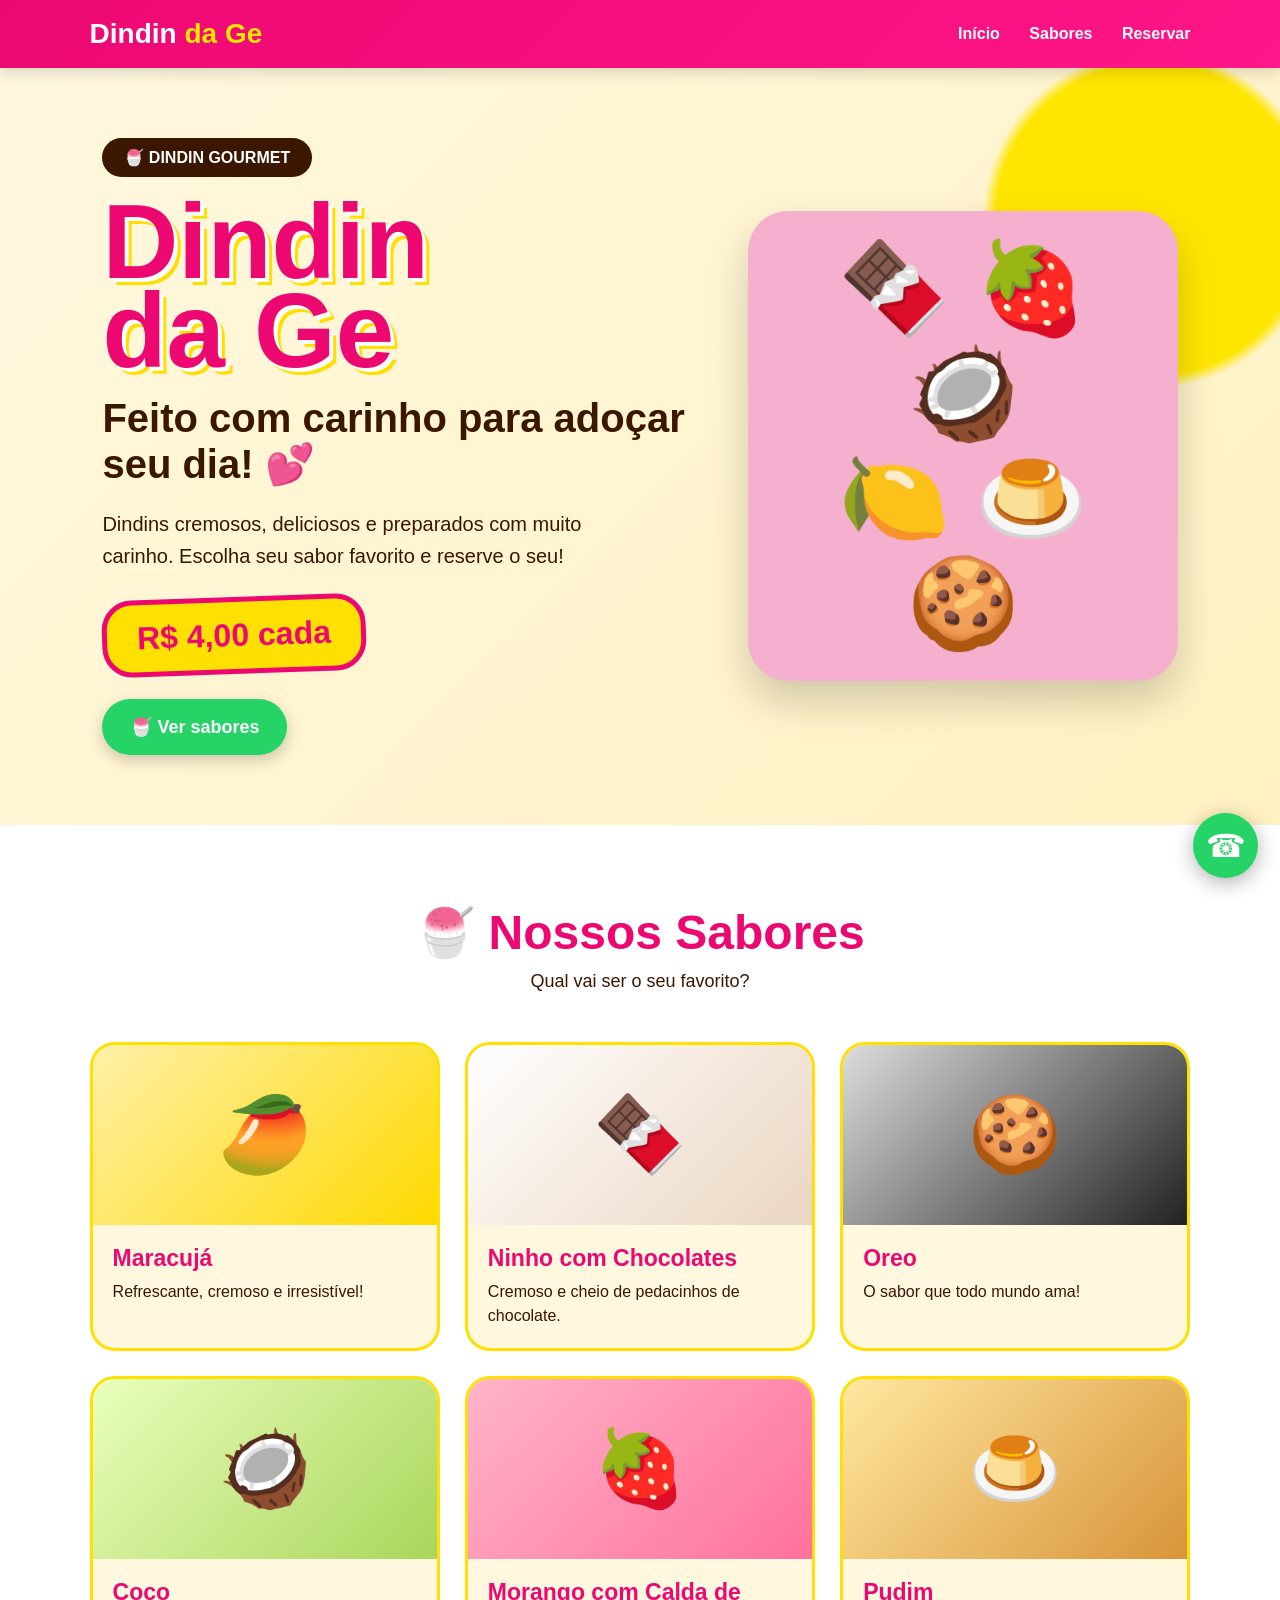
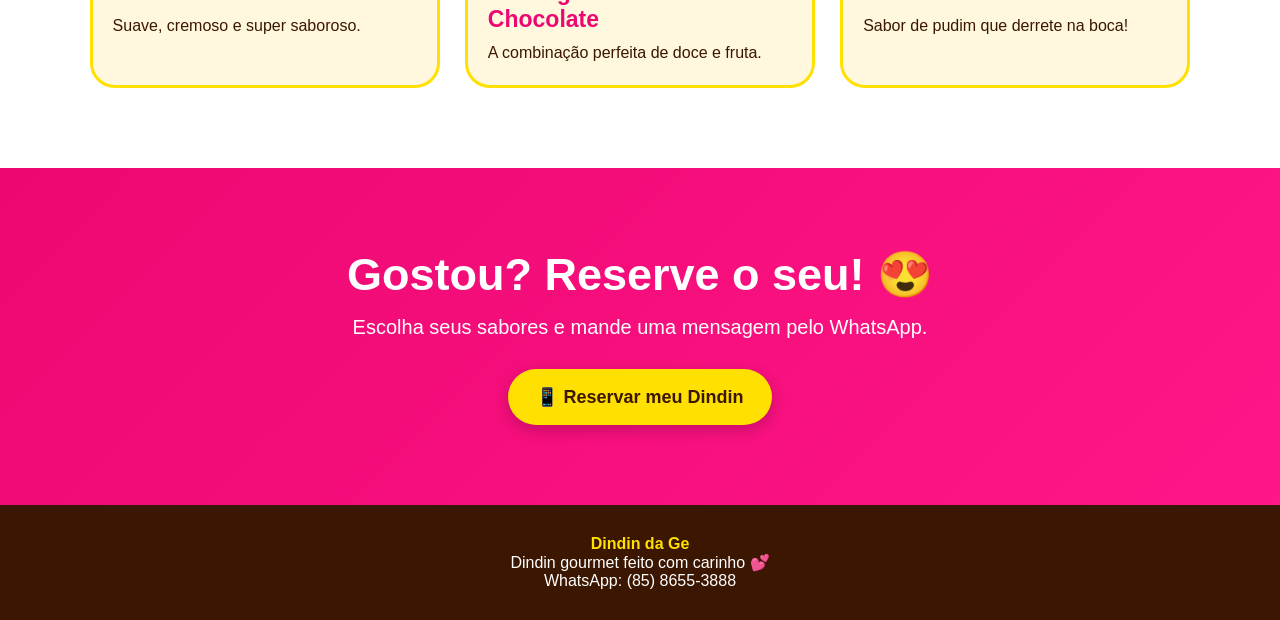
==== index.html @ 3eb68a0f "html" ====
<!DOCTYPE html>
<html lang="pt-BR">
<head>
    <meta charset="UTF-8">
    <meta name="viewport" content="width=device-width, initial-scale=1.0">

    <title>Dindin da Ge | Dindin Gourmet</title>

    <meta name="description"
          content="Dindin da Ge - Dindins gourmet deliciosos, cremosos e feitos com carinho. Reserve o seu!">

    <style>
        * {
            margin: 0;
            padding: 0;
            box-sizing: border-box;
        }

        html {
            scroll-behavior: smooth;
        }

        body {
            font-family: Arial, Helvetica, sans-serif;
            background: #fff8df;
            color: #3b1600;
        }

        /* =========================
           HEADER
        ========================= */

        header {
            background: linear-gradient(135deg, #ec0872, #ff1688);
            padding: 18px 7%;
            display: flex;
            align-items: center;
            justify-content: space-between;
            position: sticky;
            top: 0;
            z-index: 1000;
            box-shadow: 0 4px 15px rgba(0,0,0,.15);
        }

        .logo {
            color: white;
            font-size: 28px;
            font-weight: 900;
        }

        .logo span {
            color: #ffe600;
        }

        nav a {
            color: white;
            text-decoration: none;
            margin-left: 25px;
            font-weight: bold;
        }

        nav a:hover {
            color: #ffe600;
        }

        /* =========================
           HERO
        ========================= */

        .hero {
            min-height: 650px;
            display: flex;
            align-items: center;
            justify-content: space-between;
            gap: 40px;
            padding: 70px 8%;
            background:
                radial-gradient(circle at 90% 20%, #ffe600 0 12%, transparent 13%),
                linear-gradient(135deg, #fff8df, #fff1c2);
        }

        .hero-text {
            max-width: 600px;
        }

        .tag {
            display: inline-block;
            background: #3b1600;
            color: white;
            padding: 10px 22px;
            border-radius: 30px;
            font-weight: bold;
            margin-bottom: 20px;
        }

        .hero h1 {
            font-size: clamp(55px, 9vw, 105px);
            line-height: .85;
            color: #ed0871;
            text-shadow:
                4px 4px 0 white,
                7px 7px 0 #ffdf00;
        }

        .hero h2 {
            font-size: 40px;
            color: #3b1600;
            margin: 20px 0;
        }

        .hero p {
            font-size: 20px;
            line-height: 1.6;
            max-width: 500px;
        }

        .price {
            display: inline-block;
            margin: 25px 0;
            background: #ffe000;
            border: 5px solid #ed0871;
            border-radius: 30px;
            padding: 15px 30px;
            font-size: 32px;
            font-weight: 900;
            color: #ed0871;
            transform: rotate(-2deg);
        }

        .btn {
            display: inline-block;
            border: none;
            background: #25d366;
            color: white;
            padding: 17px 28px;
            border-radius: 50px;
            font-size: 18px;
            font-weight: bold;
            text-decoration: none;
            cursor: pointer;
            transition: .3s;
            box-shadow: 0 5px 15px rgba(0,0,0,.2);
        }

        .btn:hover {
            transform: translateY(-3px) scale(1.02);
            background: #1ebe5b;
        }

        .hero-image {
            width: 430px;
            max-width: 100%;
            min-height: 430px;
            border-radius: 40px;
            background:
                linear-gradient(
                    rgba(236,8,114,.1),
                    rgba(236,8,114,.1)
                ),
                #f7c3d9;
            display: flex;
            align-items: center;
            justify-content: center;
            padding: 25px;
            box-shadow: 0 20px 40px rgba(0,0,0,.18);
        }

        .hero-image img {
            width: 100%;
            border-radius: 30px;
        }

        .fake-image {
            text-align: center;
            font-size: 90px;
        }

        /* =========================
           SABORES
        ========================= */

        .sabores {
            padding: 80px 7%;
            background: white;
        }

        .section-title {
            text-align: center;
            margin-bottom: 50px;
        }

        .section-title h2 {
            font-size: 48px;
            color: #ed0871;
        }

        .section-title p {
            margin-top: 10px;
            font-size: 18px;
        }

        .sabores-grid {
            display: grid;
            grid-template-columns: repeat(3, 1fr);
            gap: 25px;
            max-width: 1200px;
            margin: auto;
        }

        .sabor {
            border-radius: 25px;
            overflow: hidden;
            background: #fff8df;
            border: 3px solid #ffe000;
            transition: .3s;
        }

        .sabor:hover {
            transform: translateY(-8px);
            box-shadow: 0 15px 30px rgba(0,0,0,.15);
        }

        .sabor-img {
            height: 180px;
            display: flex;
            align-items: center;
            justify-content: center;
            font-size: 75px;
            background: linear-gradient(135deg, #fff0a8, #ffd900);
        }

        .sabor:nth-child(2) .sabor-img {
            background: linear-gradient(135deg, #fff, #ead6c1);
        }

        .sabor:nth-child(3) .sabor-img {
            background: linear-gradient(135deg, #ddd, #222);
        }

        .sabor:nth-child(4) .sabor-img {
            background: linear-gradient(135deg, #eaffbd, #a9d65c);
        }

        .sabor:nth-child(5) .sabor-img {
            background: linear-gradient(135deg, #ffb4c9, #ff719d);
        }

        .sabor:nth-child(6) .sabor-img {
            background: linear-gradient(135deg, #ffe8a0, #d9943a);
        }

        .sabor-info {
            padding: 20px;
        }

        .sabor h3 {
            font-size: 23px;
            color: #ed0871;
            margin-bottom: 8px;
        }

        .sabor p {
            line-height: 1.5;
        }

        /* =========================
           CTA
        ========================= */

        .cta {
            padding: 80px 20px;
            text-align: center;
            background: linear-gradient(135deg, #ed0871, #ff1688);
            color: white;
        }

        .cta h2 {
            font-size: 45px;
            margin-bottom: 15px;
        }

        .cta p {
            font-size: 20px;
            margin-bottom: 30px;
        }

        .cta .btn {
            background: #ffe000;
            color: #3b1600;
        }

        /* =========================
           FOOTER
        ========================= */

        footer {
            background: #3b1600;
            color: white;
            text-align: center;
            padding: 30px 20px;
        }

        footer strong {
            color: #ffe000;
        }

        /* =========================
           WHATSAPP FLUTUANTE
        ========================= */

        .whatsapp {
            position: fixed;
            right: 22px;
            bottom: 22px;
            width: 65px;
            height: 65px;
            border-radius: 50%;
            background: #25d366;
            display: flex;
            align-items: center;
            justify-content: center;
            color: white;
            font-size: 32px;
            text-decoration: none;
            box-shadow: 0 5px 20px rgba(0,0,0,.3);
            z-index: 999;
            transition: .3s;
        }

        .whatsapp:hover {
            transform: scale(1.1);
        }

        /* =========================
           RESPONSIVO
        ========================= */

        @media (max-width: 900px) {

            nav {
                display: none;
            }

            .hero {
                flex-direction: column;
                text-align: center;
                padding: 60px 20px;
            }

            .hero p {
                margin: auto;
            }

            .hero-image {
                width: 90%;
                min-height: 300px;
            }

            .sabores-grid {
                grid-template-columns: repeat(2, 1fr);
            }
        }

        @media (max-width: 600px) {

            .hero h1 {
                font-size: 65px;
            }

            .hero h2 {
                font-size: 30px;
            }

            .sabores {
                padding: 60px 15px;
            }

            .sabores-grid {
                grid-template-columns: 1fr;
            }

            .section-title h2 {
                font-size: 38px;
            }

            .cta h2 {
                font-size: 34px;
            }
        }
    </style>
</head>

<body>

    <!-- HEADER -->

    <header>

        <div class="logo">
            Dindin <span>da Ge</span>
        </div>

        <nav>
            <a href="#inicio">Início</a>
            <a href="#sabores">Sabores</a>
            <a href="#contato">Reservar</a>
        </nav>

    </header>


    <!-- HERO -->

    <section class="hero" id="inicio">

        <div class="hero-text">

            <span class="tag">🍧 DINDIN GOURMET</span>

            <h1>Dindin<br>da Ge</h1>

            <h2>Feito com carinho para adoçar seu dia! 💕</h2>

            <p>
                Dindins cremosos, deliciosos e preparados
                com muito carinho. Escolha seu sabor favorito
                e reserve o seu!
            </p>

            <div class="price">
                R$ 4,00 cada
            </div>

            <br>

            <a
                href="#sabores"
                class="btn">
                🍧 Ver sabores
            </a>

        </div>


        <div class="hero-image">

            <!--
                COLOQUE A FOTO DOS SEUS DINDINS AQUI.

                Exemplo:
                <img src="imagens/dindins.jpg" alt="Dindins da Ge">
            -->

            <div class="fake-image">
                🍫 🍓 🥥
                <br>
                🍋 🍮 🍪
            </div>

        </div>

    </section>


    <!-- SABORES -->

    <section class="sabores" id="sabores">

        <div class="section-title">

            <h2>🍧 Nossos Sabores</h2>

            <p>
                Qual vai ser o seu favorito?
            </p>

        </div>


        <div class="sabores-grid">


            <!-- MARACUJÁ -->

            <div class="sabor">

                <div class="sabor-img">
                    🥭
                </div>

                <div class="sabor-info">

                    <h3>Maracujá</h3>

                    <p>
                        Refrescante, cremoso e
                        irresistível!
                    </p>

                </div>

            </div>


            <!-- NINHO -->

            <div class="sabor">

                <div class="sabor-img">
                    🍫
                </div>

                <div class="sabor-info">

                    <h3>Ninho com Chocolates</h3>

                    <p>
                        Cremoso e cheio de
                        pedacinhos de chocolate.
                    </p>

                </div>

            </div>


            <!-- OREO -->

            <div class="sabor">

                <div class="sabor-img">
                    🍪
                </div>

                <div class="sabor-info">

                    <h3>Oreo</h3>

                    <p>
                        O sabor que todo mundo
                        ama!
                    </p>

                </div>

            </div>


            <!-- COCO -->

            <div class="sabor">

                <div class="sabor-img">
                    🥥
                </div>

                <div class="sabor-info">

                    <h3>Coco</h3>

                    <p>
                        Suave, cremoso e
                        super saboroso.
                    </p>

                </div>

            </div>


            <!-- MORANGO -->

            <div class="sabor">

                <div class="sabor-img">
                    🍓
                </div>

                <div class="sabor-info">

                    <h3>Morango com Calda de Chocolate</h3>

                    <p>
                        A combinação perfeita
                        de doce e fruta.
                    </p>

                </div>

            </div>


            <!-- PUDIM -->

            <div class="sabor">

                <div class="sabor-img">
                    🍮
                </div>

                <div class="sabor-info">

                    <h3>Pudim</h3>

                    <p>
                        Sabor de pudim que
                        derrete na boca!
                    </p>

                </div>

            </div>

        </div>

    </section>


    <!-- CTA -->

    <section class="cta" id="contato">

        <h2>Gostou? Reserve o seu! 😍</h2>

        <p>
            Escolha seus sabores e mande uma mensagem
            pelo WhatsApp.
        </p>

        <a
            href="#"
            class="btn"
            onclick="reservarGeral()">

            📱 Reservar meu Dindin

        </a>

    </section>


    <!-- FOOTER -->

    <footer>

        <p>
            <strong>Dindin da Ge</strong>
        </p>

        <p>
            Dindin gourmet feito com carinho 💕
        </p>

        <p>
            WhatsApp: (85) 8655-3888
        </p>

    </footer>


    <!-- WHATSAPP -->

    <a
        href="#"
        class="whatsapp"
        onclick="reservarGeral()"
        title="Reservar pelo WhatsApp">

        ☎

    </a>


    <!-- JAVASCRIPT -->

    <script>

        // Número do WhatsApp
        const telefone = "558586553888";


        function reservarGeral() {

            const mensagem =
                "Olá! 😊 Gostaria de reservar Dindin da Ge.%0A%0A" +
                "Sabores:%0A" +
                "• Maracujá%0A" +
                "• Ninho com Chocolates%0A" +
                "• Oreo%0A" +
                "• Coco%0A" +
                "• Morango com calda de chocolate%0A" +
                "• Pudim%0A%0A" +
                "Gostaria de saber quais sabores estão disponíveis!";

            const url =
                "https://wa.me/" +
                telefone +
                "?text=" +
                mensagem;

            window.open(url, "_blank");

        }

    </script>

</body>
</html>
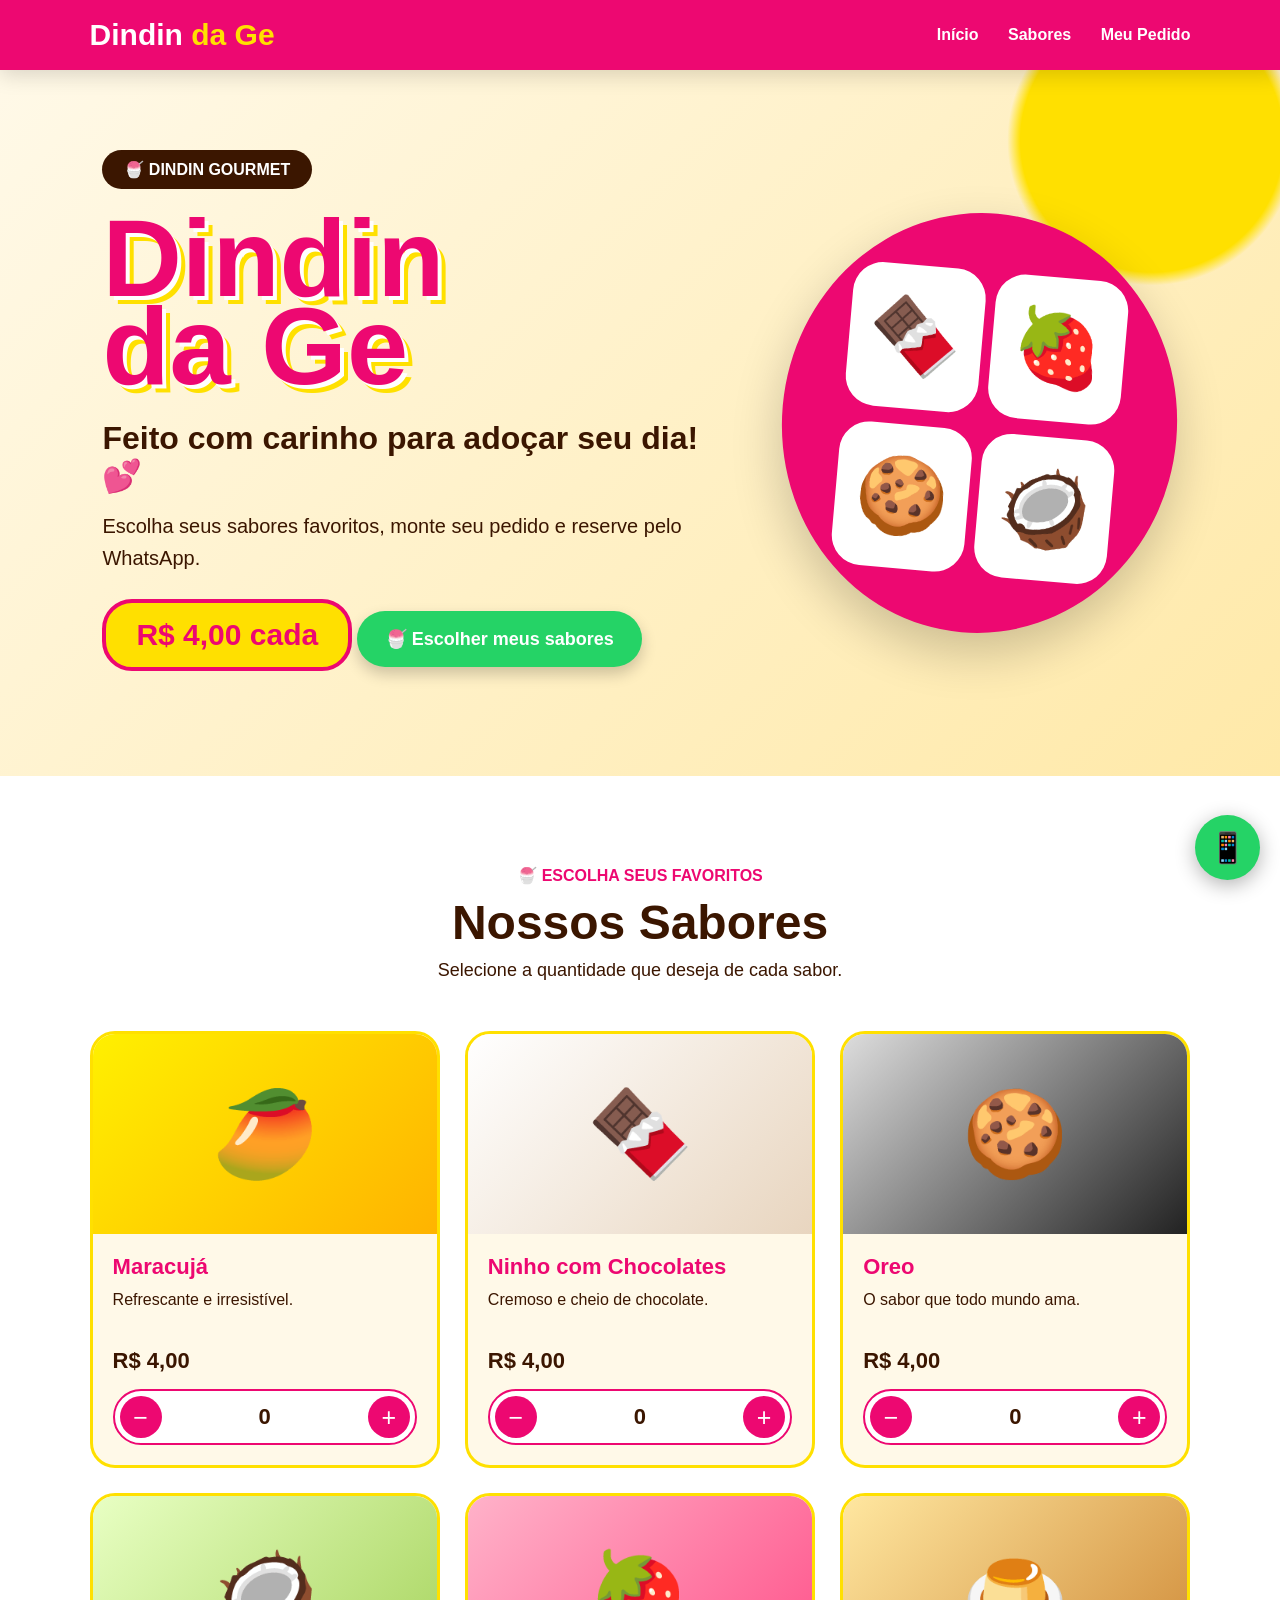
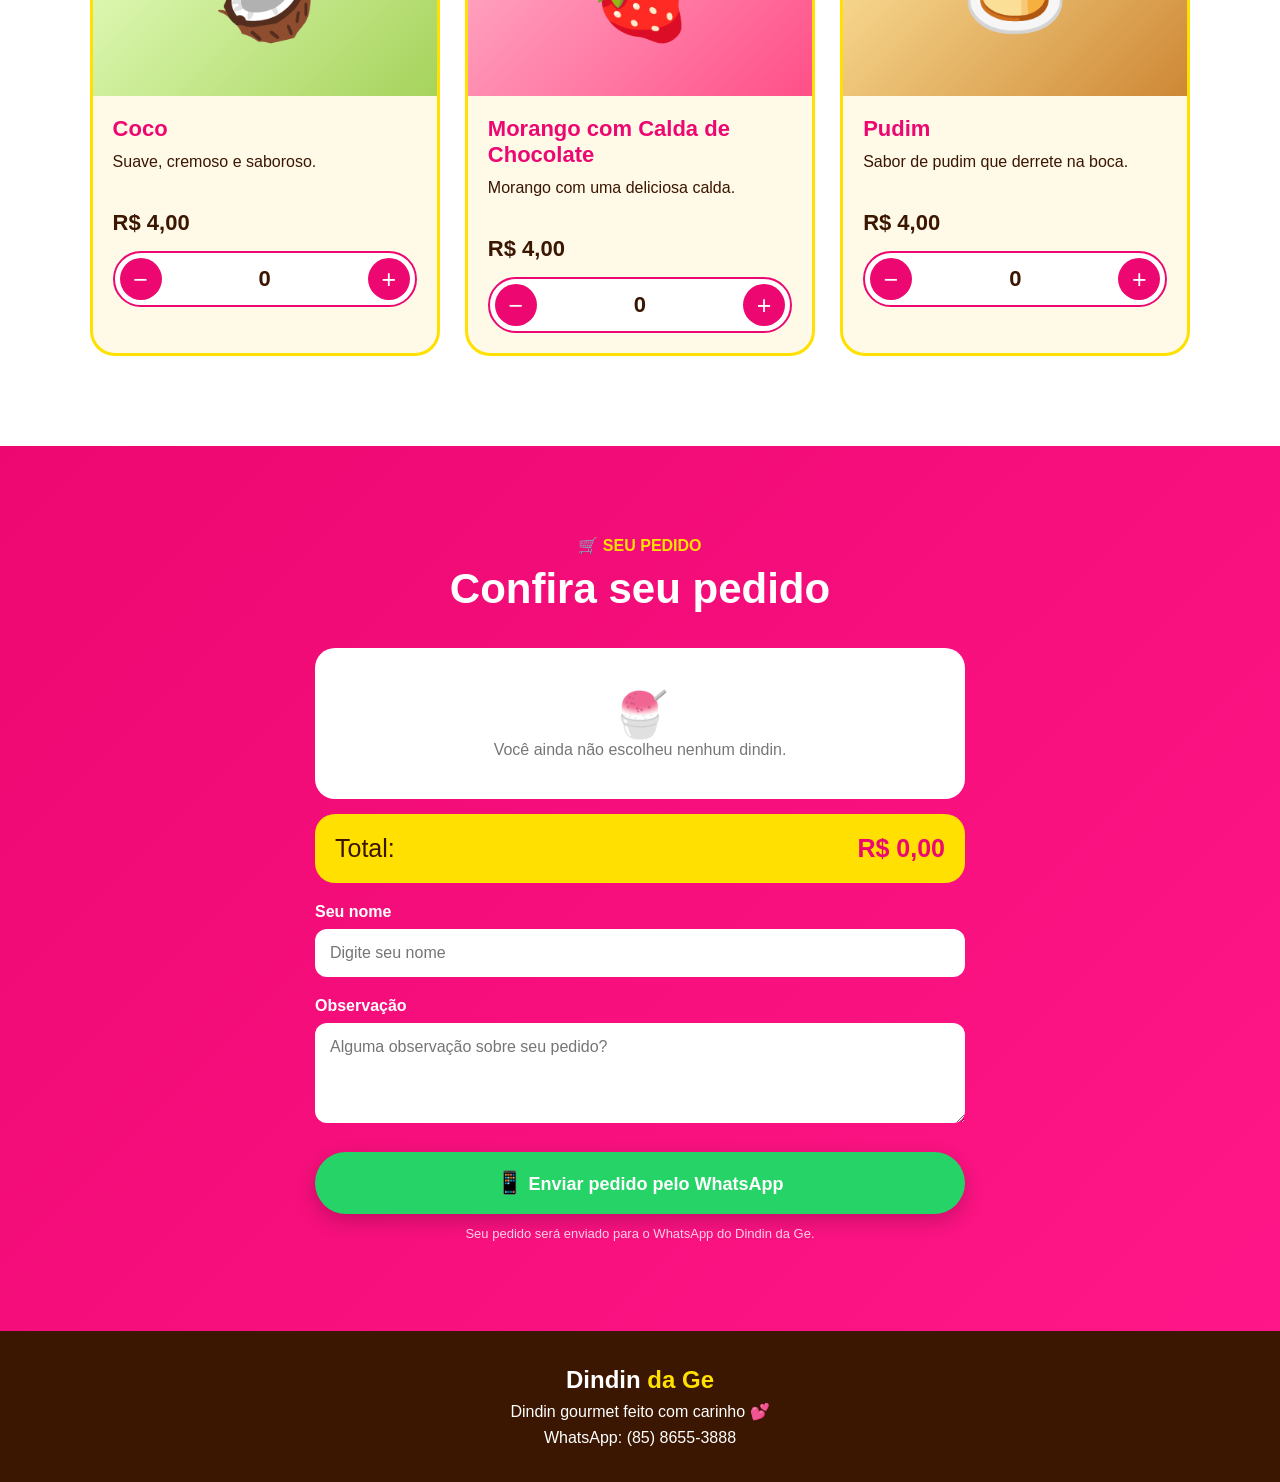
==== commit 5e6bfead: "style" ====
--- a/index.html
+++ b/index.html
@@ -1,398 +1,23 @@
 <!DOCTYPE html>
 <html lang="pt-BR">
+
 <head>
     <meta charset="UTF-8">
     <meta name="viewport" content="width=device-width, initial-scale=1.0">
 
     <title>Dindin da Ge | Dindin Gourmet</title>
 
-    <meta name="description"
-          content="Dindin da Ge - Dindins gourmet deliciosos, cremosos e feitos com carinho. Reserve o seu!">
-
-    <style>
-        * {
-            margin: 0;
-            padding: 0;
-            box-sizing: border-box;
-        }
-
-        html {
-            scroll-behavior: smooth;
-        }
-
-        body {
-            font-family: Arial, Helvetica, sans-serif;
-            background: #fff8df;
-            color: #3b1600;
-        }
-
-        /* =========================
-           HEADER
-        ========================= */
-
-        header {
-            background: linear-gradient(135deg, #ec0872, #ff1688);
-            padding: 18px 7%;
-            display: flex;
-            align-items: center;
-            justify-content: space-between;
-            position: sticky;
-            top: 0;
-            z-index: 1000;
-            box-shadow: 0 4px 15px rgba(0,0,0,.15);
-        }
-
-        .logo {
-            color: white;
-            font-size: 28px;
-            font-weight: 900;
-        }
-
-        .logo span {
-            color: #ffe600;
-        }
-
-        nav a {
-            color: white;
-            text-decoration: none;
-            margin-left: 25px;
-            font-weight: bold;
-        }
-
-        nav a:hover {
-            color: #ffe600;
-        }
-
-        /* =========================
-           HERO
-        ========================= */
-
-        .hero {
-            min-height: 650px;
-            display: flex;
-            align-items: center;
-            justify-content: space-between;
-            gap: 40px;
-            padding: 70px 8%;
-            background:
-                radial-gradient(circle at 90% 20%, #ffe600 0 12%, transparent 13%),
-                linear-gradient(135deg, #fff8df, #fff1c2);
-        }
-
-        .hero-text {
-            max-width: 600px;
-        }
-
-        .tag {
-            display: inline-block;
-            background: #3b1600;
-            color: white;
-            padding: 10px 22px;
-            border-radius: 30px;
-            font-weight: bold;
-            margin-bottom: 20px;
-        }
-
-        .hero h1 {
-            font-size: clamp(55px, 9vw, 105px);
-            line-height: .85;
-            color: #ed0871;
-            text-shadow:
-                4px 4px 0 white,
-                7px 7px 0 #ffdf00;
-        }
-
-        .hero h2 {
-            font-size: 40px;
-            color: #3b1600;
-            margin: 20px 0;
-        }
-
-        .hero p {
-            font-size: 20px;
-            line-height: 1.6;
-            max-width: 500px;
-        }
-
-        .price {
-            display: inline-block;
-            margin: 25px 0;
-            background: #ffe000;
-            border: 5px solid #ed0871;
-            border-radius: 30px;
-            padding: 15px 30px;
-            font-size: 32px;
-            font-weight: 900;
-            color: #ed0871;
-            transform: rotate(-2deg);
-        }
-
-        .btn {
-            display: inline-block;
-            border: none;
-            background: #25d366;
-            color: white;
-            padding: 17px 28px;
-            border-radius: 50px;
-            font-size: 18px;
-            font-weight: bold;
-            text-decoration: none;
-            cursor: pointer;
-            transition: .3s;
-            box-shadow: 0 5px 15px rgba(0,0,0,.2);
-        }
-
-        .btn:hover {
-            transform: translateY(-3px) scale(1.02);
-            background: #1ebe5b;
-        }
-
-        .hero-image {
-            width: 430px;
-            max-width: 100%;
-            min-height: 430px;
-            border-radius: 40px;
-            background:
-                linear-gradient(
-                    rgba(236,8,114,.1),
-                    rgba(236,8,114,.1)
-                ),
-                #f7c3d9;
-            display: flex;
-            align-items: center;
-            justify-content: center;
-            padding: 25px;
-            box-shadow: 0 20px 40px rgba(0,0,0,.18);
-        }
-
-        .hero-image img {
-            width: 100%;
-            border-radius: 30px;
-        }
-
-        .fake-image {
-            text-align: center;
-            font-size: 90px;
-        }
-
-        /* =========================
-           SABORES
-        ========================= */
-
-        .sabores {
-            padding: 80px 7%;
-            background: white;
-        }
-
-        .section-title {
-            text-align: center;
-            margin-bottom: 50px;
-        }
-
-        .section-title h2 {
-            font-size: 48px;
-            color: #ed0871;
-        }
-
-        .section-title p {
-            margin-top: 10px;
-            font-size: 18px;
-        }
-
-        .sabores-grid {
-            display: grid;
-            grid-template-columns: repeat(3, 1fr);
-            gap: 25px;
-            max-width: 1200px;
-            margin: auto;
-        }
-
-        .sabor {
-            border-radius: 25px;
-            overflow: hidden;
-            background: #fff8df;
-            border: 3px solid #ffe000;
-            transition: .3s;
-        }
-
-        .sabor:hover {
-            transform: translateY(-8px);
-            box-shadow: 0 15px 30px rgba(0,0,0,.15);
-        }
-
-        .sabor-img {
-            height: 180px;
-            display: flex;
-            align-items: center;
-            justify-content: center;
-            font-size: 75px;
-            background: linear-gradient(135deg, #fff0a8, #ffd900);
-        }
-
-        .sabor:nth-child(2) .sabor-img {
-            background: linear-gradient(135deg, #fff, #ead6c1);
-        }
-
-        .sabor:nth-child(3) .sabor-img {
-            background: linear-gradient(135deg, #ddd, #222);
-        }
-
-        .sabor:nth-child(4) .sabor-img {
-            background: linear-gradient(135deg, #eaffbd, #a9d65c);
-        }
-
-        .sabor:nth-child(5) .sabor-img {
-            background: linear-gradient(135deg, #ffb4c9, #ff719d);
-        }
-
-        .sabor:nth-child(6) .sabor-img {
-            background: linear-gradient(135deg, #ffe8a0, #d9943a);
-        }
-
-        .sabor-info {
-            padding: 20px;
-        }
-
-        .sabor h3 {
-            font-size: 23px;
-            color: #ed0871;
-            margin-bottom: 8px;
-        }
-
-        .sabor p {
-            line-height: 1.5;
-        }
-
-        /* =========================
-           CTA
-        ========================= */
-
-        .cta {
-            padding: 80px 20px;
-            text-align: center;
-            background: linear-gradient(135deg, #ed0871, #ff1688);
-            color: white;
-        }
-
-        .cta h2 {
-            font-size: 45px;
-            margin-bottom: 15px;
-        }
-
-        .cta p {
-            font-size: 20px;
-            margin-bottom: 30px;
-        }
-
-        .cta .btn {
-            background: #ffe000;
-            color: #3b1600;
-        }
-
-        /* =========================
-           FOOTER
-        ========================= */
-
-        footer {
-            background: #3b1600;
-            color: white;
-            text-align: center;
-            padding: 30px 20px;
-        }
-
-        footer strong {
-            color: #ffe000;
-        }
-
-        /* =========================
-           WHATSAPP FLUTUANTE
-        ========================= */
-
-        .whatsapp {
-            position: fixed;
-            right: 22px;
-            bottom: 22px;
-            width: 65px;
-            height: 65px;
-            border-radius: 50%;
-            background: #25d366;
-            display: flex;
-            align-items: center;
-            justify-content: center;
-            color: white;
-            font-size: 32px;
-            text-decoration: none;
-            box-shadow: 0 5px 20px rgba(0,0,0,.3);
-            z-index: 999;
-            transition: .3s;
-        }
-
-        .whatsapp:hover {
-            transform: scale(1.1);
-        }
-
-        /* =========================
-           RESPONSIVO
-        ========================= */
-
-        @media (max-width: 900px) {
-
-            nav {
-                display: none;
-            }
-
-            .hero {
-                flex-direction: column;
-                text-align: center;
-                padding: 60px 20px;
-            }
-
-            .hero p {
-                margin: auto;
-            }
-
-            .hero-image {
-                width: 90%;
-                min-height: 300px;
-            }
-
-            .sabores-grid {
-                grid-template-columns: repeat(2, 1fr);
-            }
-        }
-
-        @media (max-width: 600px) {
-
-            .hero h1 {
-                font-size: 65px;
-            }
-
-            .hero h2 {
-                font-size: 30px;
-            }
-
-            .sabores {
-                padding: 60px 15px;
-            }
-
-            .sabores-grid {
-                grid-template-columns: 1fr;
-            }
-
-            .section-title h2 {
-                font-size: 38px;
-            }
-
-            .cta h2 {
-                font-size: 34px;
-            }
-        }
-    </style>
+    <meta
+        name="description"
+        content="Dindin da Ge - Escolha seus sabores favoritos e reserve pelo WhatsApp."
+    >
+
+    <link rel="stylesheet" href="style.css">
 </head>
 
 <body>
 
-    <!-- HEADER -->
+    <!-- ================= HEADER ================= -->
 
     <header>
 
@@ -403,58 +28,62 @@
         <nav>
             <a href="#inicio">Início</a>
             <a href="#sabores">Sabores</a>
-            <a href="#contato">Reservar</a>
+            <a href="#pedido">Meu Pedido</a>
         </nav>
 
     </header>
 
 
-    <!-- HERO -->
+    <!-- ================= HERO ================= -->
 
     <section class="hero" id="inicio">
 
-        <div class="hero-text">
-
-            <span class="tag">🍧 DINDIN GOURMET</span>
-
-            <h1>Dindin<br>da Ge</h1>
-
-            <h2>Feito com carinho para adoçar seu dia! 💕</h2>
+        <div class="hero-content">
+
+            <div class="badge">
+                🍧 DINDIN GOURMET
+            </div>
+
+            <h1>
+                Dindin
+                <span>da Ge</span>
+            </h1>
+
+            <h2>
+                Feito com carinho para adoçar seu dia! 💕
+            </h2>
 
             <p>
-                Dindins cremosos, deliciosos e preparados
-                com muito carinho. Escolha seu sabor favorito
-                e reserve o seu!
+                Escolha seus sabores favoritos,
+                monte seu pedido e reserve pelo WhatsApp.
             </p>
 
             <div class="price">
                 R$ 4,00 cada
             </div>
 
-            <br>
-
-            <a
-                href="#sabores"
-                class="btn">
-                🍧 Ver sabores
+            <a href="#sabores" class="hero-button">
+                🍧 Escolher meus sabores
             </a>
 
         </div>
 
-
-        <div class="hero-image">
-
-            <!--
-                COLOQUE A FOTO DOS SEUS DINDINS AQUI.
-
-                Exemplo:
-                <img src="imagens/dindins.jpg" alt="Dindins da Ge">
-            -->
-
-            <div class="fake-image">
-                🍫 🍓 🥥
-                <br>
-                🍋 🍮 🍪
+        <div class="hero-decoration">
+
+            <div class="dindin-emoji">
+                🍫
+            </div>
+
+            <div class="dindin-emoji">
+                🍓
+            </div>
+
+            <div class="dindin-emoji">
+                🍪
+            </div>
+
+            <div class="dindin-emoji">
+                🥥
             </div>
 
         </div>
@@ -462,40 +91,63 @@
     </section>
 
 
-    <!-- SABORES -->
+    <!-- ================= SABORES ================= -->
 
     <section class="sabores" id="sabores">
 
         <div class="section-title">
 
-            <h2>🍧 Nossos Sabores</h2>
+            <span>🍧 ESCOLHA SEUS FAVORITOS</span>
+
+            <h2>
+                Nossos Sabores
+            </h2>
 
             <p>
-                Qual vai ser o seu favorito?
+                Selecione a quantidade que deseja de cada sabor.
             </p>
 
         </div>
 
 
-        <div class="sabores-grid">
+        <div class="produtos">
 
 
             <!-- MARACUJÁ -->
 
-            <div class="sabor">
-
-                <div class="sabor-img">
-                    🥭
-                </div>
-
-                <div class="sabor-info">
+            <div class="produto">
+
+                <div class="produto-imagem maracuja">
+                    <span>🥭</span>
+                </div>
+
+                <div class="produto-info">
 
                     <h3>Maracujá</h3>
 
                     <p>
-                        Refrescante, cremoso e
-                        irresistível!
-                    </p>
+                        Refrescante e irresistível.
+                    </p>
+
+                    <strong>
+                        R$ 4,00
+                    </strong>
+
+                    <div class="quantidade">
+
+                        <button
+                            onclick="alterarQuantidade('Maracujá', -1)">
+                            −
+                        </button>
+
+                        <span id="qtd-Maracujá">0</span>
+
+                        <button
+                            onclick="alterarQuantidade('Maracujá', 1)">
+                            +
+                        </button>
+
+                    </div>
 
                 </div>
 
@@ -504,20 +156,39 @@
 
             <!-- NINHO -->
 
-            <div class="sabor">
-
-                <div class="sabor-img">
-                    🍫
-                </div>
-
-                <div class="sabor-info">
+            <div class="produto">
+
+                <div class="produto-imagem ninho">
+                    <span>🍫</span>
+                </div>
+
+                <div class="produto-info">
 
                     <h3>Ninho com Chocolates</h3>
 
                     <p>
-                        Cremoso e cheio de
-                        pedacinhos de chocolate.
-                    </p>
+                        Cremoso e cheio de chocolate.
+                    </p>
+
+                    <strong>
+                        R$ 4,00
+                    </strong>
+
+                    <div class="quantidade">
+
+                        <button
+                            onclick="alterarQuantidade('Ninho com Chocolates', -1)">
+                            −
+                        </button>
+
+                        <span id="qtd-Ninho-com-Chocolates">0</span>
+
+                        <button
+                            onclick="alterarQuantidade('Ninho com Chocolates', 1)">
+                            +
+                        </button>
+
+                    </div>
 
                 </div>
 
@@ -526,20 +197,39 @@
 
             <!-- OREO -->
 
-            <div class="sabor">
-
-                <div class="sabor-img">
-                    🍪
-                </div>
-
-                <div class="sabor-info">
+            <div class="produto">
+
+                <div class="produto-imagem oreo">
+                    <span>🍪</span>
+                </div>
+
+                <div class="produto-info">
 
                     <h3>Oreo</h3>
 
                     <p>
-                        O sabor que todo mundo
-                        ama!
-                    </p>
+                        O sabor que todo mundo ama.
+                    </p>
+
+                    <strong>
+                        R$ 4,00
+                    </strong>
+
+                    <div class="quantidade">
+
+                        <button
+                            onclick="alterarQuantidade('Oreo', -1)">
+                            −
+                        </button>
+
+                        <span id="qtd-Oreo">0</span>
+
+                        <button
+                            onclick="alterarQuantidade('Oreo', 1)">
+                            +
+                        </button>
+
+                    </div>
 
                 </div>
 
@@ -548,20 +238,39 @@
 
             <!-- COCO -->
 
-            <div class="sabor">
-
-                <div class="sabor-img">
-                    🥥
-                </div>
-
-                <div class="sabor-info">
+            <div class="produto">
+
+                <div class="produto-imagem coco">
+                    <span>🥥</span>
+                </div>
+
+                <div class="produto-info">
 
                     <h3>Coco</h3>
 
                     <p>
-                        Suave, cremoso e
-                        super saboroso.
-                    </p>
+                        Suave, cremoso e saboroso.
+                    </p>
+
+                    <strong>
+                        R$ 4,00
+                    </strong>
+
+                    <div class="quantidade">
+
+                        <button
+                            onclick="alterarQuantidade('Coco', -1)">
+                            −
+                        </button>
+
+                        <span id="qtd-Coco">0</span>
+
+                        <button
+                            onclick="alterarQuantidade('Coco', 1)">
+                            +
+                        </button>
+
+                    </div>
 
                 </div>
 
@@ -570,20 +279,39 @@
 
             <!-- MORANGO -->
 
-            <div class="sabor">
-
-                <div class="sabor-img">
-                    🍓
-                </div>
-
-                <div class="sabor-info">
+            <div class="produto">
+
+                <div class="produto-imagem morango">
+                    <span>🍓</span>
+                </div>
+
+                <div class="produto-info">
 
                     <h3>Morango com Calda de Chocolate</h3>
 
                     <p>
-                        A combinação perfeita
-                        de doce e fruta.
-                    </p>
+                        Morango com uma deliciosa calda.
+                    </p>
+
+                    <strong>
+                        R$ 4,00
+                    </strong>
+
+                    <div class="quantidade">
+
+                        <button
+                            onclick="alterarQuantidade('Morango com Calda de Chocolate', -1)">
+                            −
+                        </button>
+
+                        <span id="qtd-Morango-com-Calda-de-Chocolate">0</span>
+
+                        <button
+                            onclick="alterarQuantidade('Morango com Calda de Chocolate', 1)">
+                            +
+                        </button>
+
+                    </div>
 
                 </div>
 
@@ -592,20 +320,39 @@
 
             <!-- PUDIM -->
 
-            <div class="sabor">
-
-                <div class="sabor-img">
-                    🍮
-                </div>
-
-                <div class="sabor-info">
+            <div class="produto">
+
+                <div class="produto-imagem pudim">
+                    <span>🍮</span>
+                </div>
+
+                <div class="produto-info">
 
                     <h3>Pudim</h3>
 
                     <p>
-                        Sabor de pudim que
-                        derrete na boca!
-                    </p>
+                        Sabor de pudim que derrete na boca.
+                    </p>
+
+                    <strong>
+                        R$ 4,00
+                    </strong>
+
+                    <div class="quantidade">
+
+                        <button
+                            onclick="alterarQuantidade('Pudim', -1)">
+                            −
+                        </button>
+
+                        <span id="qtd-Pudim">0</span>
+
+                        <button
+                            onclick="alterarQuantidade('Pudim', 1)">
+                            +
+                        </button>
+
+                    </div>
 
                 </div>
 
@@ -616,36 +363,113 @@
     </section>
 
 
-    <!-- CTA -->
-
-    <section class="cta" id="contato">
-
-        <h2>Gostou? Reserve o seu! 😍</h2>
-
-        <p>
-            Escolha seus sabores e mande uma mensagem
-            pelo WhatsApp.
-        </p>
-
-        <a
-            href="#"
-            class="btn"
-            onclick="reservarGeral()">
-
-            📱 Reservar meu Dindin
-
-        </a>
+    <!-- ================= PEDIDO ================= -->
+
+    <section class="pedido" id="pedido">
+
+        <div class="pedido-container">
+
+            <div class="pedido-titulo">
+
+                <span>🛒 SEU PEDIDO</span>
+
+                <h2>
+                    Confira seu pedido
+                </h2>
+
+            </div>
+
+
+            <div id="listaPedido" class="lista-pedido">
+
+                <div class="pedido-vazio">
+
+                    <span>🍧</span>
+
+                    <p>
+                        Você ainda não escolheu nenhum dindin.
+                    </p>
+
+                </div>
+
+            </div>
+
+
+            <div class="total">
+
+                <span>
+                    Total:
+                </span>
+
+                <strong id="total">
+                    R$ 0,00
+                </strong>
+
+            </div>
+
+
+            <!-- NOME -->
+
+            <div class="campo">
+
+                <label for="nome">
+                    Seu nome
+                </label>
+
+                <input
+                    type="text"
+                    id="nome"
+                    placeholder="Digite seu nome"
+                >
+
+            </div>
+
+
+            <!-- OBSERVAÇÃO -->
+
+            <div class="campo">
+
+                <label for="observacao">
+                    Observação
+                </label>
+
+                <textarea
+                    id="observacao"
+                    placeholder="Alguma observação sobre seu pedido?"
+                ></textarea>
+
+            </div>
+
+
+            <!-- BOTÃO WHATSAPP -->
+
+            <button
+                class="whatsapp-button"
+                onclick="enviarWhatsApp()">
+
+                <span>📱</span>
+
+                Enviar pedido pelo WhatsApp
+
+            </button>
+
+            <p class="aviso">
+                Seu pedido será enviado para o WhatsApp
+                do Dindin da Ge.
+            </p>
+
+        </div>
 
     </section>
 
 
-    <!-- FOOTER -->
+    <!-- ================= FOOTER ================= -->
 
     <footer>
 
-        <p>
-            <strong>Dindin da Ge</strong>
-        </p>
+        <h2>
+            Dindin <span>da Ge</span>
+        </h2>
 
         <p>
             Dindin gourmet feito com carinho 💕
@@ -658,51 +482,19 @@
     </footer>
 
 
-    <!-- WHATSAPP -->
-
-    <a
-        href="#"
-        class="whatsapp"
-        onclick="reservarGeral()"
-        title="Reservar pelo WhatsApp">
-
-        ☎
-
-    </a>
-
-
-    <!-- JAVASCRIPT -->
-
-    <script>
-
-        // Número do WhatsApp
-        const telefone = "558586553888";
-
-
-        function reservarGeral() {
-
-            const mensagem =
-                "Olá! 😊 Gostaria de reservar Dindin da Ge.%0A%0A" +
-                "Sabores:%0A" +
-                "• Maracujá%0A" +
-                "• Ninho com Chocolates%0A" +
-                "• Oreo%0A" +
-                "• Coco%0A" +
-                "• Morango com calda de chocolate%0A" +
-                "• Pudim%0A%0A" +
-                "Gostaria de saber quais sabores estão disponíveis!";
-
-            const url =
-                "https://wa.me/" +
-                telefone +
-                "?text=" +
-                mensagem;
-
-            window.open(url, "_blank");
-
-        }
-
-    </script>
+    <!-- BOTÃO WHATSAPP FLUTUANTE -->
+
+    <button
+        class="whatsapp-flutuante"
+        onclick="irParaPedido()">
+
+        📱
+
+    </button>
+
+
+    <script src="script.js"></script>
 
 </body>
+
 </html>
--- a/style.css
+++ b/style.css
@@ -0,0 +1,681 @@
+* {
+    margin: 0;
+    padding: 0;
+    box-sizing: border-box;
+}
+
+html {
+    scroll-behavior: smooth;
+}
+
+body {
+    font-family: Arial, Helvetica, sans-serif;
+    background: #fff9e8;
+    color: #3b1600;
+}
+
+/* ================= HEADER ================= */
+
+header {
+    position: sticky;
+    top: 0;
+    z-index: 1000;
+
+    display: flex;
+    justify-content: space-between;
+    align-items: center;
+
+    padding: 18px 7%;
+
+    background: #ed0871;
+
+    box-shadow: 0 5px 20px rgba(0,0,0,.15);
+}
+
+.logo {
+    font-size: 30px;
+    font-weight: 900;
+    color: white;
+}
+
+.logo span {
+    color: #ffe000;
+}
+
+nav a {
+    color: white;
+    text-decoration: none;
+    margin-left: 25px;
+    font-weight: bold;
+}
+
+nav a:hover {
+    color: #ffe000;
+}
+
+
+/* ================= HERO ================= */
+
+.hero {
+    min-height: 650px;
+
+    display: flex;
+    align-items: center;
+    justify-content: space-between;
+
+    gap: 50px;
+
+    padding: 80px 8%;
+
+    background:
+        radial-gradient(circle at 90% 10%, #ffe000 0 10%, transparent 11%),
+        linear-gradient(135deg, #fff9e8, #ffe9a8);
+}
+
+.hero-content {
+    max-width: 650px;
+}
+
+.badge {
+    display: inline-block;
+
+    background: #3b1600;
+    color: white;
+
+    padding: 10px 22px;
+
+    border-radius: 30px;
+
+    font-weight: bold;
+
+    margin-bottom: 25px;
+}
+
+.hero h1 {
+    font-size: clamp(65px, 9vw, 110px);
+    line-height: .8;
+
+    color: #ed0871;
+
+    text-shadow:
+        4px 4px 0 white,
+        8px 8px 0 #ffe000;
+}
+
+.hero h1 span {
+    display: block;
+}
+
+.hero h2 {
+    font-size: 32px;
+    margin: 30px 0 15px;
+}
+
+.hero p {
+    font-size: 20px;
+    line-height: 1.6;
+}
+
+.price {
+    display: inline-block;
+
+    margin: 25px 0;
+
+    padding: 15px 30px;
+
+    background: #ffe000;
+
+    border: 4px solid #ed0871;
+
+    border-radius: 30px;
+
+    font-size: 30px;
+    font-weight: 900;
+
+    color: #ed0871;
+}
+
+.hero-button {
+    display: inline-block;
+
+    padding: 17px 28px;
+
+    border-radius: 50px;
+
+    background: #25d366;
+    color: white;
+
+    text-decoration: none;
+
+    font-weight: bold;
+    font-size: 18px;
+
+    box-shadow: 0 7px 15px rgba(0,0,0,.2);
+
+    transition: .3s;
+}
+
+.hero-button:hover {
+    transform: translateY(-4px);
+}
+
+.hero-decoration {
+    width: 420px;
+    height: 420px;
+
+    border-radius: 50%;
+
+    background: #ed0871;
+
+    display: flex;
+    justify-content: center;
+    align-items: center;
+
+    flex-wrap: wrap;
+
+    padding: 50px;
+
+    box-shadow: 0 20px 50px rgba(0,0,0,.2);
+
+    transform: rotate(5deg);
+}
+
+.dindin-emoji {
+    width: 45%;
+    height: 45%;
+
+    display: flex;
+    justify-content: center;
+    align-items: center;
+
+    font-size: 75px;
+
+    background: white;
+
+    border-radius: 30px;
+
+    margin: 5px;
+}
+
+
+/* ================= SABORES ================= */
+
+.sabores {
+    padding: 90px 7%;
+    background: white;
+}
+
+.section-title {
+    text-align: center;
+    margin-bottom: 50px;
+}
+
+.section-title span {
+    color: #ed0871;
+    font-weight: bold;
+}
+
+.section-title h2 {
+    font-size: 48px;
+    margin: 10px 0;
+}
+
+.section-title p {
+    font-size: 18px;
+}
+
+
+/* PRODUTOS */
+
+.produtos {
+    max-width: 1200px;
+    margin: auto;
+
+    display: grid;
+
+    grid-template-columns:
+        repeat(3, 1fr);
+
+    gap: 25px;
+}
+
+.produto {
+    overflow: hidden;
+
+    border-radius: 25px;
+
+    background: #fff9e8;
+
+    border: 3px solid #ffe000;
+
+    transition: .3s;
+}
+
+.produto:hover {
+    transform: translateY(-7px);
+
+    box-shadow:
+        0 15px 30px rgba(0,0,0,.15);
+}
+
+.produto-imagem {
+    height: 200px;
+
+    display: flex;
+
+    justify-content: center;
+    align-items: center;
+
+    font-size: 85px;
+}
+
+.maracuja {
+    background: linear-gradient(135deg,#fff000,#ffb300);
+}
+
+.ninho {
+    background: linear-gradient(135deg,#fff,#e8d5bf);
+}
+
+.oreo {
+    background: linear-gradient(135deg,#ddd,#222);
+}
+
+.coco {
+    background: linear-gradient(135deg,#e8ffc3,#a6d35c);
+}
+
+.morango {
+    background: linear-gradient(135deg,#ffb2c9,#ff4f88);
+}
+
+.pudim {
+    background: linear-gradient(135deg,#ffe7a0,#ce8835);
+}
+
+.produto-info {
+    padding: 20px;
+}
+
+.produto h3 {
+    color: #ed0871;
+    font-size: 22px;
+    margin-bottom: 8px;
+}
+
+.produto p {
+    line-height: 1.5;
+    min-height: 45px;
+}
+
+.produto strong {
+    display: block;
+
+    margin: 15px 0;
+
+    color: #3b1600;
+
+    font-size: 22px;
+}
+
+
+/* QUANTIDADE */
+
+.quantidade {
+    display: flex;
+
+    align-items: center;
+    justify-content: space-between;
+
+    background: white;
+
+    border-radius: 50px;
+
+    padding: 5px;
+
+    border: 2px solid #ed0871;
+}
+
+.quantidade button {
+    width: 42px;
+    height: 42px;
+
+    border: none;
+
+    border-radius: 50%;
+
+    background: #ed0871;
+
+    color: white;
+
+    font-size: 25px;
+
+    cursor: pointer;
+}
+
+.quantidade button:hover {
+    background: #c9005c;
+}
+
+.quantidade span {
+    font-size: 22px;
+    font-weight: bold;
+}
+
+
+/* ================= PEDIDO ================= */
+
+.pedido {
+    padding: 90px 20px;
+
+    background:
+        linear-gradient(135deg,#ed0871,#ff1688);
+
+    color: white;
+}
+
+.pedido-container {
+    max-width: 650px;
+    margin: auto;
+}
+
+.pedido-titulo {
+    text-align: center;
+    margin-bottom: 35px;
+}
+
+.pedido-titulo span {
+    color: #ffe000;
+    font-weight: bold;
+}
+
+.pedido-titulo h2 {
+    font-size: 42px;
+    margin-top: 10px;
+}
+
+
+/* LISTA */
+
+.lista-pedido {
+    background: white;
+
+    color: #3b1600;
+
+    border-radius: 20px;
+
+    padding: 20px;
+
+    min-height: 100px;
+}
+
+.pedido-vazio {
+    text-align: center;
+
+    padding: 20px;
+
+    color: #777;
+}
+
+.pedido-vazio span {
+    font-size: 45px;
+}
+
+.item-pedido {
+    display: flex;
+
+    justify-content: space-between;
+    align-items: center;
+
+    padding: 12px 0;
+
+    border-bottom: 1px solid #eee;
+}
+
+.item-pedido:last-child {
+    border-bottom: none;
+}
+
+.item-nome {
+    font-weight: bold;
+}
+
+.item-quantidade {
+    color: #ed0871;
+}
+
+
+/* TOTAL */
+
+.total {
+    margin-top: 15px;
+
+    padding: 20px;
+
+    border-radius: 20px;
+
+    background: #ffe000;
+
+    color: #3b1600;
+
+    display: flex;
+
+    justify-content: space-between;
+
+    font-size: 25px;
+}
+
+.total strong {
+    color: #ed0871;
+}
+
+
+/* CAMPOS */
+
+.campo {
+    margin-top: 20px;
+}
+
+.campo label {
+    display: block;
+
+    margin-bottom: 8px;
+
+    font-weight: bold;
+}
+
+.campo input,
+.campo textarea {
+    width: 100%;
+
+    border: none;
+
+    outline: none;
+
+    border-radius: 12px;
+
+    padding: 15px;
+
+    font-size: 16px;
+
+    font-family: inherit;
+}
+
+.campo textarea {
+    min-height: 100px;
+
+    resize: vertical;
+}
+
+
+/* WHATSAPP */
+
+.whatsapp-button {
+    width: 100%;
+
+    margin-top: 25px;
+
+    padding: 18px;
+
+    border: none;
+
+    border-radius: 50px;
+
+    background: #25d366;
+
+    color: white;
+
+    font-size: 18px;
+
+    font-weight: bold;
+
+    cursor: pointer;
+
+    box-shadow: 0 7px 20px rgba(0,0,0,.2);
+
+    transition: .3s;
+}
+
+.whatsapp-button:hover {
+    transform: translateY(-3px);
+
+    background: #1ebe5b;
+}
+
+.whatsapp-button span {
+    font-size: 22px;
+}
+
+.aviso {
+    text-align: center;
+
+    margin-top: 12px;
+
+    opacity: .8;
+
+    font-size: 13px;
+}
+
+
+/* ================= FOOTER ================= */
+
+footer {
+    text-align: center;
+
+    padding: 35px 20px;
+
+    background: #3b1600;
+
+    color: white;
+}
+
+footer h2 {
+    color: white;
+}
+
+footer h2 span {
+    color: #ffe000;
+}
+
+footer p {
+    margin-top: 8px;
+}
+
+
+/* ================= WHATSAPP FLUTUANTE ================= */
+
+.whatsapp-flutuante {
+    position: fixed;
+
+    right: 20px;
+    bottom: 20px;
+
+    width: 65px;
+    height: 65px;
+
+    border: none;
+
+    border-radius: 50%;
+
+    background: #25d366;
+
+    color: white;
+
+    font-size: 30px;
+
+    cursor: pointer;
+
+    z-index: 999;
+
+    box-shadow:
+        0 5px 20px rgba(0,0,0,.3);
+
+    transition: .3s;
+}
+
+.whatsapp-flutuante:hover {
+    transform: scale(1.1);
+}
+
+
+/* ================= RESPONSIVO ================= */
+
+@media (max-width: 900px) {
+
+    nav {
+        display: none;
+    }
+
+    .hero {
+        flex-direction: column;
+        text-align: center;
+    }
+
+    .hero-decoration {
+        width: 320px;
+        height: 320px;
+    }
+
+    .produtos {
+        grid-template-columns: repeat(2, 1fr);
+    }
+}
+
+
+@media (max-width: 600px) {
+
+    .hero {
+        padding: 60px 20px;
+    }
+
+    .hero h1 {
+        font-size: 70px;
+    }
+
+    .hero h2 {
+        font-size: 27px;
+    }
+
+    .hero-decoration {
+        width: 280px;
+        height: 280px;
+
+        padding: 30px;
+    }
+
+    .dindin-emoji {
+        font-size: 50px;
+    }
+
+    .produtos {
+        grid-template-columns: 1fr;
+    }
+
+    .section-title h2 {
+        font-size: 38px;
+    }
+
+    .pedido-titulo h2 {
+        font-size: 34px;
+    }
+}
